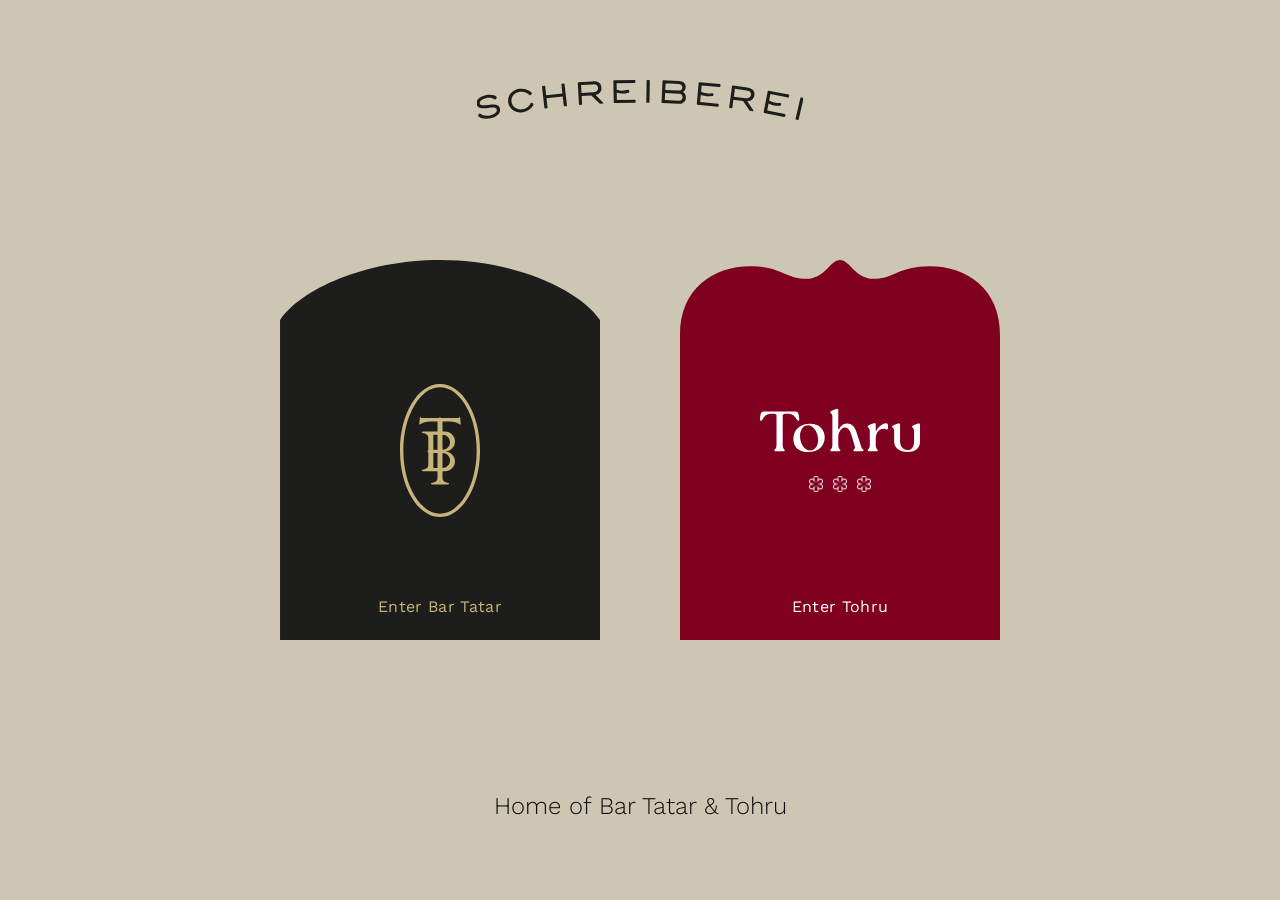
==== index.html @ 304ff87d "Fixes" ====
<!DOCTYPE html>
<html lang="de" translate="no">
<head>
  <meta charset="UTF-8">
  <meta name="viewport" content="width=device-width, initial-scale=1.0, viewport-fit=cover">
  <meta name="google" content="notranslate">
  <meta name="description" content="Schreiberei München — zwei Konzepte unter einem Dach: Bar Tatar mit Tatar-Variationen & Drinks (Di–Sa) und Tohru, Drei-Sterne-Küche von Tohru Nakamura. Burgstraße 5, Altstadt.">
  <title>Schreiberei München — Bar Tatar & Tohru | Burgstraße 5</title>
  <link rel="canonical" href="https://schreiberei-muc.de/">

  <!-- Favicon -->
  <link rel="icon" type="image/svg+xml" href="/favicon.svg">
  <link rel="icon" type="image/png" sizes="32x32" href="/favicon-32x32.png">
  <link rel="icon" type="image/png" sizes="16x16" href="/favicon-16x16.png">
  <link rel="apple-touch-icon" sizes="180x180" href="/apple-touch-icon.png">
  <link rel="manifest" href="/site.webmanifest">

  <!-- Open Graph -->
  <meta property="og:type" content="website">
  <meta property="og:title" content="Schreiberei München — Bar Tatar & Tohru">
  <meta property="og:description" content="Zwei Konzepte unter einem Dach: Bar Tatar — Tatar-Variationen & ehrliche Drinks. Tohru — Drei-Sterne-Küche von Tohru Nakamura. Burgstraße 5, München Altstadt.">
  <meta property="og:url" content="https://schreiberei-muc.de/">
  <meta property="og:image" content="https://schreiberei-muc.de/images/hero-1.jpg">
  <meta property="og:locale" content="de_DE">

  <!-- Structured Data -->
  <script type="application/ld+json">
  {
    "@context": "https://schema.org",
    "@type": "Organization",
    "name": "Schreiberei München",
    "description": "Zwei Konzepte unter einem Dach: Bar Tatar und Tohru — Burgstraße 5, München Altstadt.",
    "url": "https://schreiberei-muc.de",
    "address": {
      "@type": "PostalAddress",
      "streetAddress": "Burgstraße 5",
      "addressLocality": "München",
      "postalCode": "80331",
      "addressCountry": "DE"
    },
    "subOrganization": [
      {
        "@type": "Restaurant",
        "name": "Bar Tatar",
        "url": "https://schreiberei-muc.de/bar-tatar",
        "servesCuisine": ["Tatar", "Cocktails"],
        "priceRange": "€€–€€€",
        "openingHoursSpecification": [
          {
            "@type": "OpeningHoursSpecification",
            "dayOfWeek": ["Tuesday", "Wednesday", "Thursday", "Friday"],
            "opens": "17:00",
            "closes": "01:00"
          },
          {
            "@type": "OpeningHoursSpecification",
            "dayOfWeek": "Saturday",
            "opens": "13:00",
            "closes": "01:00"
          }
        ]
      },
      {
        "@type": "Restaurant",
        "name": "Tohru",
        "url": "https://tohru-nakamura.de/tohru",
        "servesCuisine": ["Fine Dining", "French-Japanese"],
        "priceRange": "€€€€"
      }
    ]
  }
  </script>

  <link rel="preconnect" href="https://fonts.googleapis.com">
  <link rel="preconnect" href="https://fonts.gstatic.com" crossorigin>
  <link href="https://fonts.googleapis.com/css2?family=Work+Sans:wght@300;400;500&display=swap" rel="stylesheet">
  <link rel="stylesheet" href="landing-styles.css">
  <meta name="theme-color" content="#ccc6b2">
</head>
<body>
  <div class="page">
    <!-- Logo -->
    <header class="header">
      <img src="images/landing/logo-schreiberei.svg" alt="Schreiberei" class="logo">
    </header>

    <!-- Restaurant Cards -->
    <main class="restaurants">
      <!-- Bar Tatar -->
      <a href="/bar-tatar" class="card">
        <svg class="card__bg" viewBox="0 0 406 480" preserveAspectRatio="none">
          <path d="M0.0442023 480V75.8616C26.5157 37.0692 107.698 0 203.022 0C298.346 0 379.528 37.0692 406 75.8616V480H0H0.0442023Z" fill="#1D1D1B"/>
        </svg>
        <div class="card__content">
          <img src="images/landing/bar-tatar-logo.svg" alt="Bar Tatar" class="card__logo card__logo--bt">
        </div>
        <span class="card__cta card__cta--gold">Enter Bar Tatar</span>
      </a>

      <!-- Tohru -->
      <a href="/tohru" class="card">
        <svg class="card__bg" viewBox="0 0 406 480" preserveAspectRatio="none">
          <path d="M0 94.3828C0 37.0285 41.4926 7.90942 89.1273 7.90942C128.852 7.90942 134.155 23.8166 160.624 23.8166C183.557 23.8166 190.627 0 203 0C215.373 0 222.399 23.8166 245.376 23.8166C271.845 23.8166 277.148 7.90942 316.873 7.90942C364.552 7.90942 406 37.0285 406 94.3828V480H0V94.3828Z" fill="#800020"/>
        </svg>
        <div class="card__content">
          <img src="images/landing/tohru-logo.svg" alt="Tohru" class="card__logo card__logo--tohru">
          <div class="michelin-stars">
            <img src="images/landing/michelin-star.png" alt="Michelin Star" class="michelin-star">
            <img src="images/landing/michelin-star.png" alt="Michelin Star" class="michelin-star">
            <img src="images/landing/michelin-star.png" alt="Michelin Star" class="michelin-star">
          </div>
        </div>
        <span class="card__cta card__cta--white">Enter Tohru</span>
      </a>
    </main>

    <!-- Tagline -->
    <footer class="footer">
      <p class="tagline">Home of Bar Tatar & Tohru</p>
    </footer>
  </div>
</body>
</html>
---- landing-styles.css ----
/* ========================================
   Schreiberei - Landing Page
   Viewport-locked, no scroll
   ======================================== */

/* Reset */
*, *::before, *::after {
  box-sizing: border-box;
  margin: 0;
  padding: 0;
}

/* Prevent scroll */
html, body {
  height: 100%;
  overflow: hidden;
}

body {
  font-family: 'Work Sans', -apple-system, BlinkMacSystemFont, 'Segoe UI', Roboto, sans-serif;
  background-color: #ccc6b2;
  color: #101010;
}

/* ========================================
   Page Container - Viewport locked
   ======================================== */
.page {
  width: 100vw;
  height: 100dvh;
  overflow: hidden;
  display: flex;
  flex-direction: column;
  align-items: center;
  justify-content: center;
  position: relative;
}

/* ========================================
   Header / Logo
   ======================================== */
.header {
  position: absolute;
  top: 80px;
  left: 50%;
  transform: translateX(-50%);
}

.logo {
  height: 40px;
  width: auto;
}

/* ========================================
   Restaurants Section
   ======================================== */
.restaurants {
  display: flex;
  gap: 80px;
  align-items: center;
  justify-content: center;
}

/* ========================================
   Card Component
   ======================================== */
.card {
  position: relative;
  width: 320px;
  height: 380px;
  display: flex;
  align-items: center;
  justify-content: center;
  text-decoration: none;
  transition: transform 0.3s ease;
}

.card:hover {
  transform: translateY(-8px);
}

/* Card Background SVG */
.card__bg {
  position: absolute;
  inset: 0;
  width: 100%;
  height: 100%;
  z-index: 0;
}

/* Card Content */
.card__content {
  position: relative;
  z-index: 1;
  display: flex;
  flex-direction: column;
  align-items: center;
  justify-content: center;
}

/* Card Logos */
.card__logo {
  display: block;
}

.card__logo--bt {
  width: 80px;
  height: 133px;
}

.card__logo--tohru {
  width: 160px;
  height: 43px;
}

/* Michelin Stars - like Tohru Website */
.michelin-stars {
  display: flex;
  gap: 8px;
  align-items: center;
  justify-content: center;
  margin-top: 24px;
}

.michelin-star {
  width: 16px;
  height: 16px;
  object-fit: contain;
  /* Invert red to white for dark background */
  filter: brightness(0) invert(1);
}

/* Card CTA */
.card__cta {
  position: absolute;
  bottom: 24px;
  left: 50%;
  transform: translateX(-50%);
  font-size: 16px;
  font-weight: 400;
  letter-spacing: 0.02em;
  white-space: nowrap;
  transition: opacity 0.3s ease;
}

.card:hover .card__cta {
  opacity: 0.7;
}

.card__cta--gold {
  color: #c6b47b;
}

.card__cta--white {
  color: #ffffff;
}

/* ========================================
   Footer / Tagline
   ======================================== */
.footer {
  position: absolute;
  bottom: 80px;
  left: 50%;
  transform: translateX(-50%);
}

.tagline {
  font-size: 24px;
  font-weight: 300;
  text-align: center;
  color: #101010;
  white-space: nowrap;
}

/* ========================================
   Responsive - Tablet
   ======================================== */
@media (max-width: 960px) {
  .restaurants {
    gap: 40px;
  }

  .card {
    width: 280px;
    height: 340px;
  }

  .card__logo--bt {
    width: 70px;
    height: 117px;
  }

  .card__logo--tohru {
    width: 140px;
    height: 38px;
  }

  .header {
    top: 60px;
  }

  .footer {
    bottom: 60px;
  }

  .tagline {
    font-size: 20px;
  }
}

/* ========================================
   Responsive - Mobile Portrait
   ======================================== */
@media (max-width: 768px) and (orientation: portrait) {
  .page {
    justify-content: flex-start;
    padding-top: 72px;
    padding-bottom: calc(48px + env(safe-area-inset-bottom, 0px));
  }

  .header {
    position: absolute;
    top: 24px;
    left: 0;
    right: 0;
    transform: none;
    display: flex;
    justify-content: center;
  }

  .logo {
    height: 28px;
  }

  .restaurants {
    flex-direction: column;
    gap: 12px;
    padding: 0 48px;
    width: 100%;
    flex: 1;
    min-height: 0;
  }

  .card {
    width: 100%;
    max-width: none;
    flex: 1;
    height: auto;
    min-height: 0;
  }

  .card__logo--bt {
    width: 50px;
    height: 83px;
  }

  .card__logo--tohru {
    width: 100px;
    height: 27px;
  }

  .michelin-stars {
    margin-top: 12px;
  }

  .michelin-star {
    width: 12px;
    height: 12px;
  }

  .card__cta {
    bottom: 12px;
    font-size: 12px;
  }

  .footer {
    position: relative;
    bottom: auto;
    left: 0;
    right: 0;
    transform: none;
    padding-top: 12px;
    flex-shrink: 0;
  }

  .tagline {
    font-size: 16px;
  }
}

/* ========================================
   Responsive - Mobile Landscape
   ======================================== */
@media (max-width: 960px) and (orientation: landscape) and (max-height: 500px) {
  .header {
    top: 16px;
  }

  .logo {
    height: 24px;
  }

  .restaurants {
    flex-direction: row;
    gap: 24px;
  }

  .card {
    width: 40vw;
    height: 70vh;
    min-height: 200px;
  }

  .card__logo--bt {
    width: 50px;
    height: 83px;
  }

  .card__logo--tohru {
    width: 100px;
    height: 27px;
  }

  .michelin-stars {
    margin-top: 12px;
  }

  .michelin-star {
    width: 12px;
    height: 12px;
  }

  .card__cta {
    bottom: 12px;
    font-size: 11px;
  }

  .footer {
    bottom: 16px;
  }

  .tagline {
    font-size: 14px;
  }
}
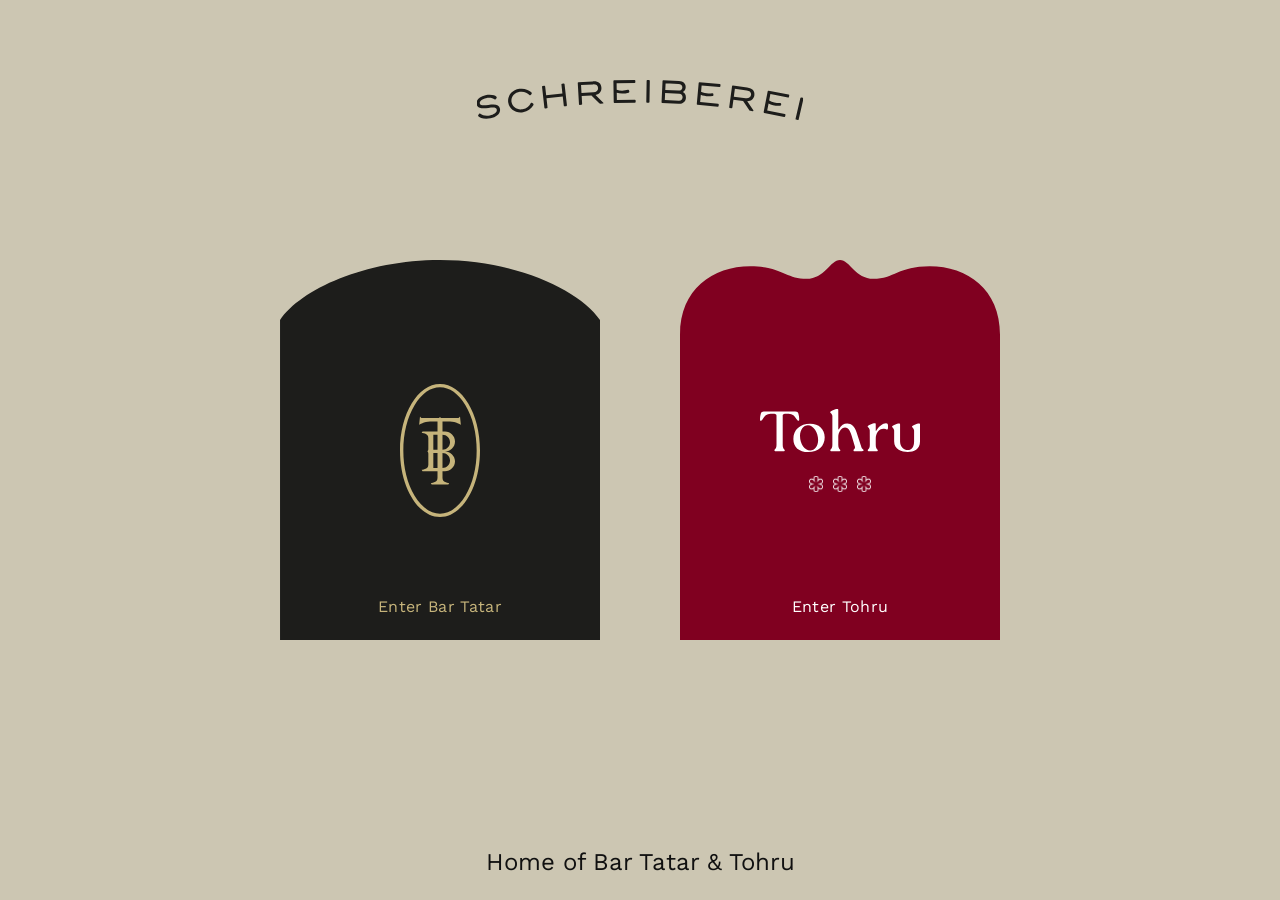
==== commit d28340db: "Check" ====
--- a/index.html
+++ b/index.html
@@ -20,7 +20,7 @@
   <meta property="og:title" content="Schreiberei München — Bar Tatar & Tohru">
   <meta property="og:description" content="Zwei Konzepte unter einem Dach: Bar Tatar — Tatar-Variationen & ehrliche Drinks. Tohru — Drei-Sterne-Küche von Tohru Nakamura. Burgstraße 5, München Altstadt.">
   <meta property="og:url" content="https://schreiberei-muc.de/">
-  <meta property="og:image" content="https://schreiberei-muc.de/images/hero-1.jpg">
+  <meta property="og:image" content="https://schreiberei-muc.de/images/og-schreiberei.jpg">
   <meta property="og:locale" content="de_DE">
 
   <!-- Structured Data -->
--- a/landing-styles.css
+++ b/landing-styles.css
@@ -160,14 +160,14 @@
    ======================================== */
 .footer {
   position: absolute;
-  bottom: 80px;
+  bottom: 24px;
   left: 50%;
   transform: translateX(-50%);
 }
 
 .tagline {
   font-size: 24px;
-  font-weight: 300;
+  font-weight: 400;
   text-align: center;
   color: #101010;
   white-space: nowrap;
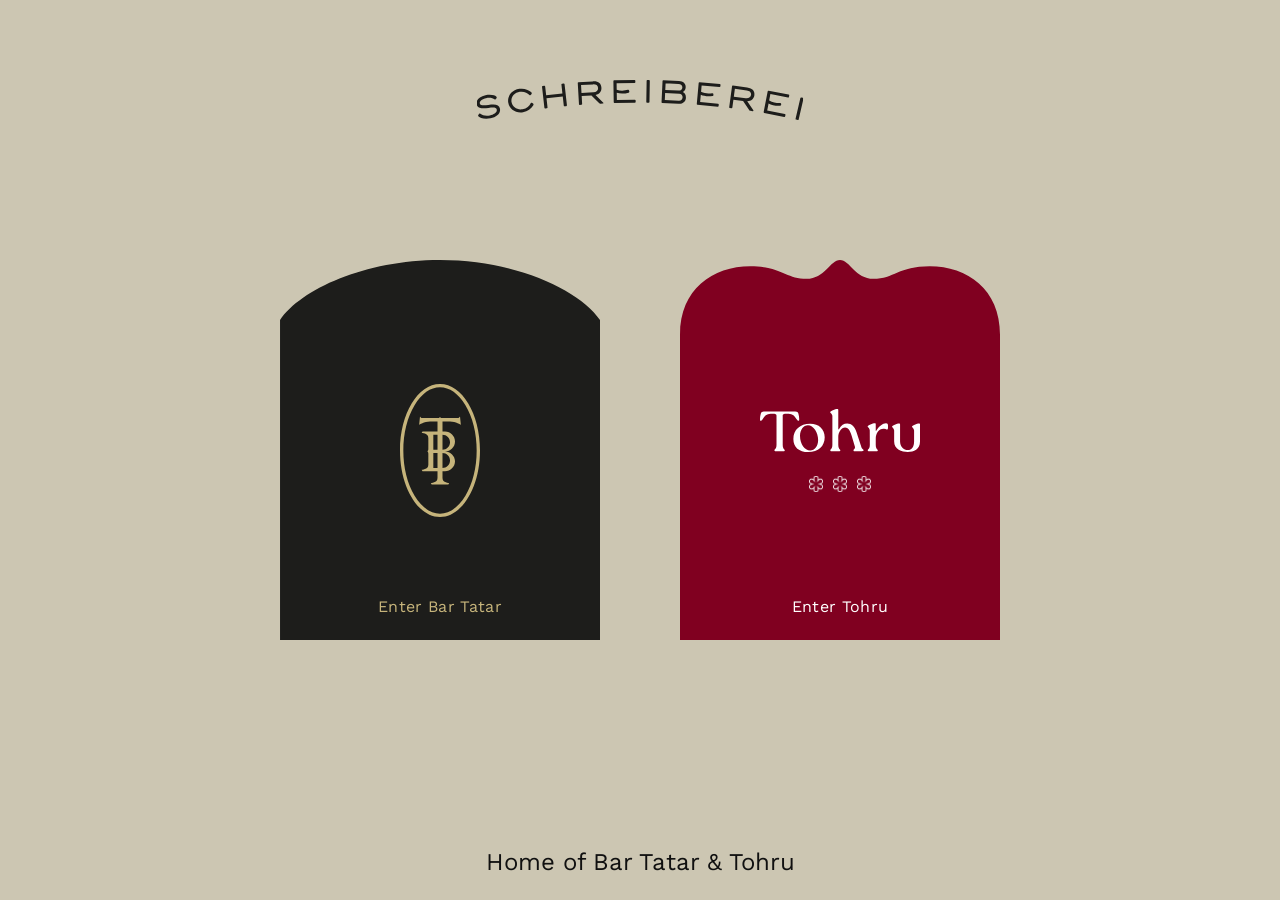
==== commit f82a8ee5: "Font checked." ====
--- a/index.html
+++ b/index.html
@@ -5,14 +5,12 @@
   <meta name="viewport" content="width=device-width, initial-scale=1.0, viewport-fit=cover">
   <meta name="google" content="notranslate">
   <meta name="description" content="Schreiberei München — zwei Konzepte unter einem Dach: Bar Tatar mit Tatar-Variationen & Drinks (Di–Sa) und Tohru, Drei-Sterne-Küche von Tohru Nakamura. Burgstraße 5, Altstadt.">
-  <title>Schreiberei München — Bar Tatar & Tohru | Burgstraße 5</title>
+  <title>Schreiberei München — Bar Tatar & Tohru</title>
   <link rel="canonical" href="https://schreiberei-muc.de/">
 
   <!-- Favicon -->
   <link rel="icon" type="image/svg+xml" href="/favicon.svg">
-  <link rel="icon" type="image/png" sizes="32x32" href="/favicon-32x32.png">
-  <link rel="icon" type="image/png" sizes="16x16" href="/favicon-16x16.png">
-  <link rel="apple-touch-icon" sizes="180x180" href="/apple-touch-icon.png">
+  <link rel="apple-touch-icon" sizes="180x180" href="/favicon.svg">
   <link rel="manifest" href="/site.webmanifest">
 
   <!-- Open Graph -->
@@ -71,9 +69,6 @@
   }
   </script>
 
-  <link rel="preconnect" href="https://fonts.googleapis.com">
-  <link rel="preconnect" href="https://fonts.gstatic.com" crossorigin>
-  <link href="https://fonts.googleapis.com/css2?family=Work+Sans:wght@300;400;500&display=swap" rel="stylesheet">
   <link rel="stylesheet" href="landing-styles.css">
   <meta name="theme-color" content="#ccc6b2">
 </head>
--- a/landing-styles.css
+++ b/landing-styles.css
@@ -2,6 +2,34 @@
    Schreiberei - Landing Page
    Viewport-locked, no scroll
    ======================================== */
+
+/* Self-hosted Work Sans */
+@font-face {
+  font-family: 'Work Sans';
+  src: url('fonts/work-sans-latin-300-normal.woff2') format('woff2'),
+       url('fonts/work-sans-latin-300-normal.woff') format('woff');
+  font-weight: 300;
+  font-style: normal;
+  font-display: swap;
+}
+
+@font-face {
+  font-family: 'Work Sans';
+  src: url('fonts/work-sans-latin-400-normal.woff2') format('woff2'),
+       url('fonts/work-sans-latin-400-normal.woff') format('woff');
+  font-weight: 400;
+  font-style: normal;
+  font-display: swap;
+}
+
+@font-face {
+  font-family: 'Work Sans';
+  src: url('fonts/work-sans-latin-500-normal.woff2') format('woff2'),
+       url('fonts/work-sans-latin-500-normal.woff') format('woff');
+  font-weight: 500;
+  font-style: normal;
+  font-display: swap;
+}
 
 /* Reset */
 *, *::before, *::after {
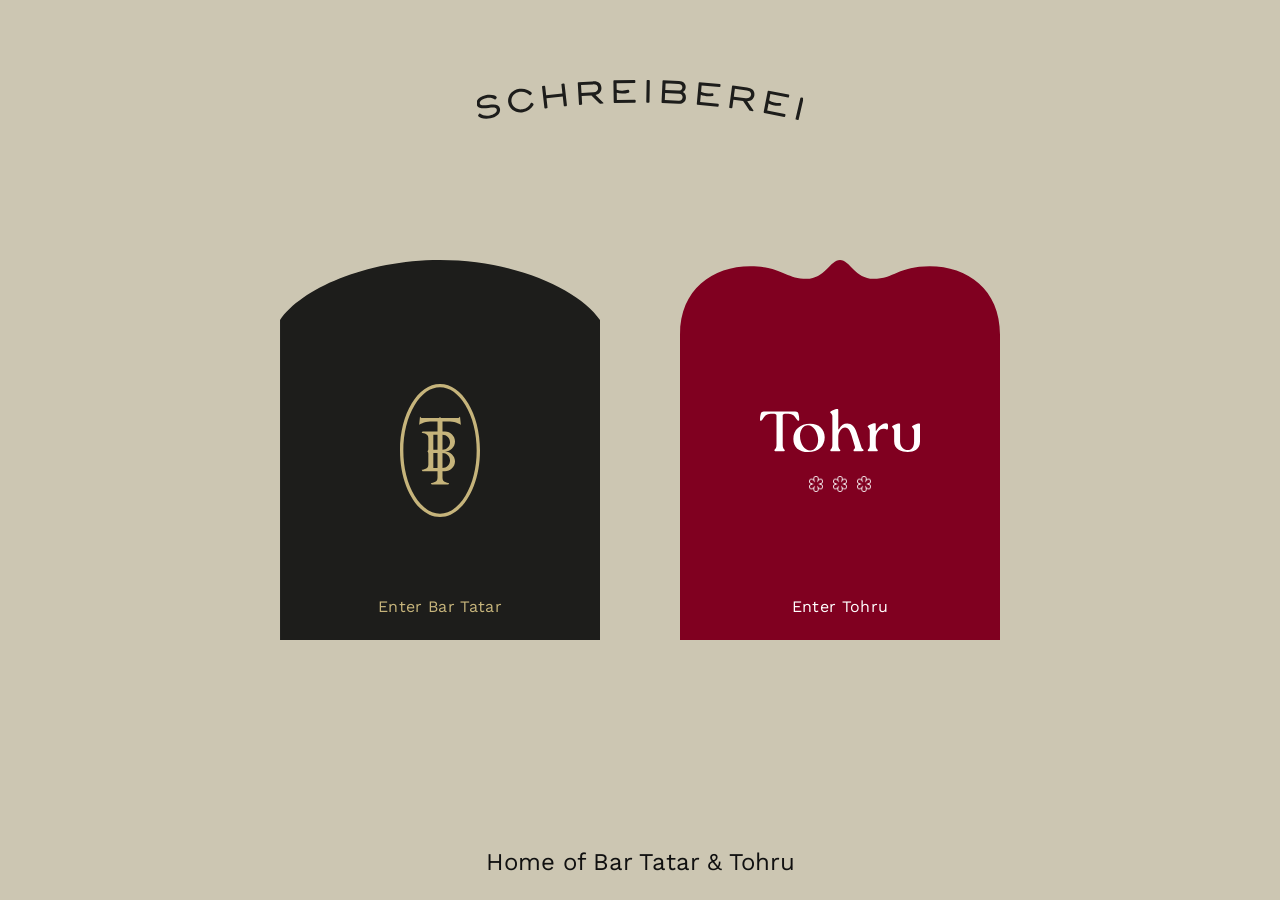
==== commit 17552389: "Site cleanup: fix bugs, SEO, a11y, stale content and image weight - Remove dead newsletter handler i" ====
--- a/index.html
+++ b/index.html
@@ -61,7 +61,7 @@
       {
         "@type": "Restaurant",
         "name": "Tohru",
-        "url": "https://tohru-nakamura.de/tohru",
+        "url": "https://schreiberei-muc.de/tohru",
         "servesCuisine": ["Fine Dining", "French-Japanese"],
         "priceRange": "€€€€"
       }
@@ -100,9 +100,9 @@
         <div class="card__content">
           <img src="images/landing/tohru-logo.svg" alt="Tohru" class="card__logo card__logo--tohru">
           <div class="michelin-stars">
-            <img src="images/landing/michelin-star.png" alt="Michelin Star" class="michelin-star">
-            <img src="images/landing/michelin-star.png" alt="Michelin Star" class="michelin-star">
-            <img src="images/landing/michelin-star.png" alt="Michelin Star" class="michelin-star">
+            <img src="images/landing/michelin-star.png" alt="Three Michelin Stars" class="michelin-star">
+            <img src="images/landing/michelin-star.png" alt="" aria-hidden="true" class="michelin-star">
+            <img src="images/landing/michelin-star.png" alt="" aria-hidden="true" class="michelin-star">
           </div>
         </div>
         <span class="card__cta card__cta--white">Enter Tohru</span>
--- a/landing-styles.css
+++ b/landing-styles.css
@@ -263,7 +263,7 @@
 
   .restaurants {
     flex-direction: column;
-    gap: 12px;
+    gap: 48px;
     padding: 0 48px;
     width: 100%;
     flex: 1;
@@ -303,12 +303,11 @@
   }
 
   .footer {
-    position: relative;
-    bottom: auto;
-    left: 0;
-    right: 0;
-    transform: none;
-    padding-top: 12px;
+    position: absolute;
+    bottom: calc(24px + env(safe-area-inset-bottom, 0px));
+    left: 50%;
+    transform: translateX(-50%);
+    padding-top: 0;
     flex-shrink: 0;
   }
 
